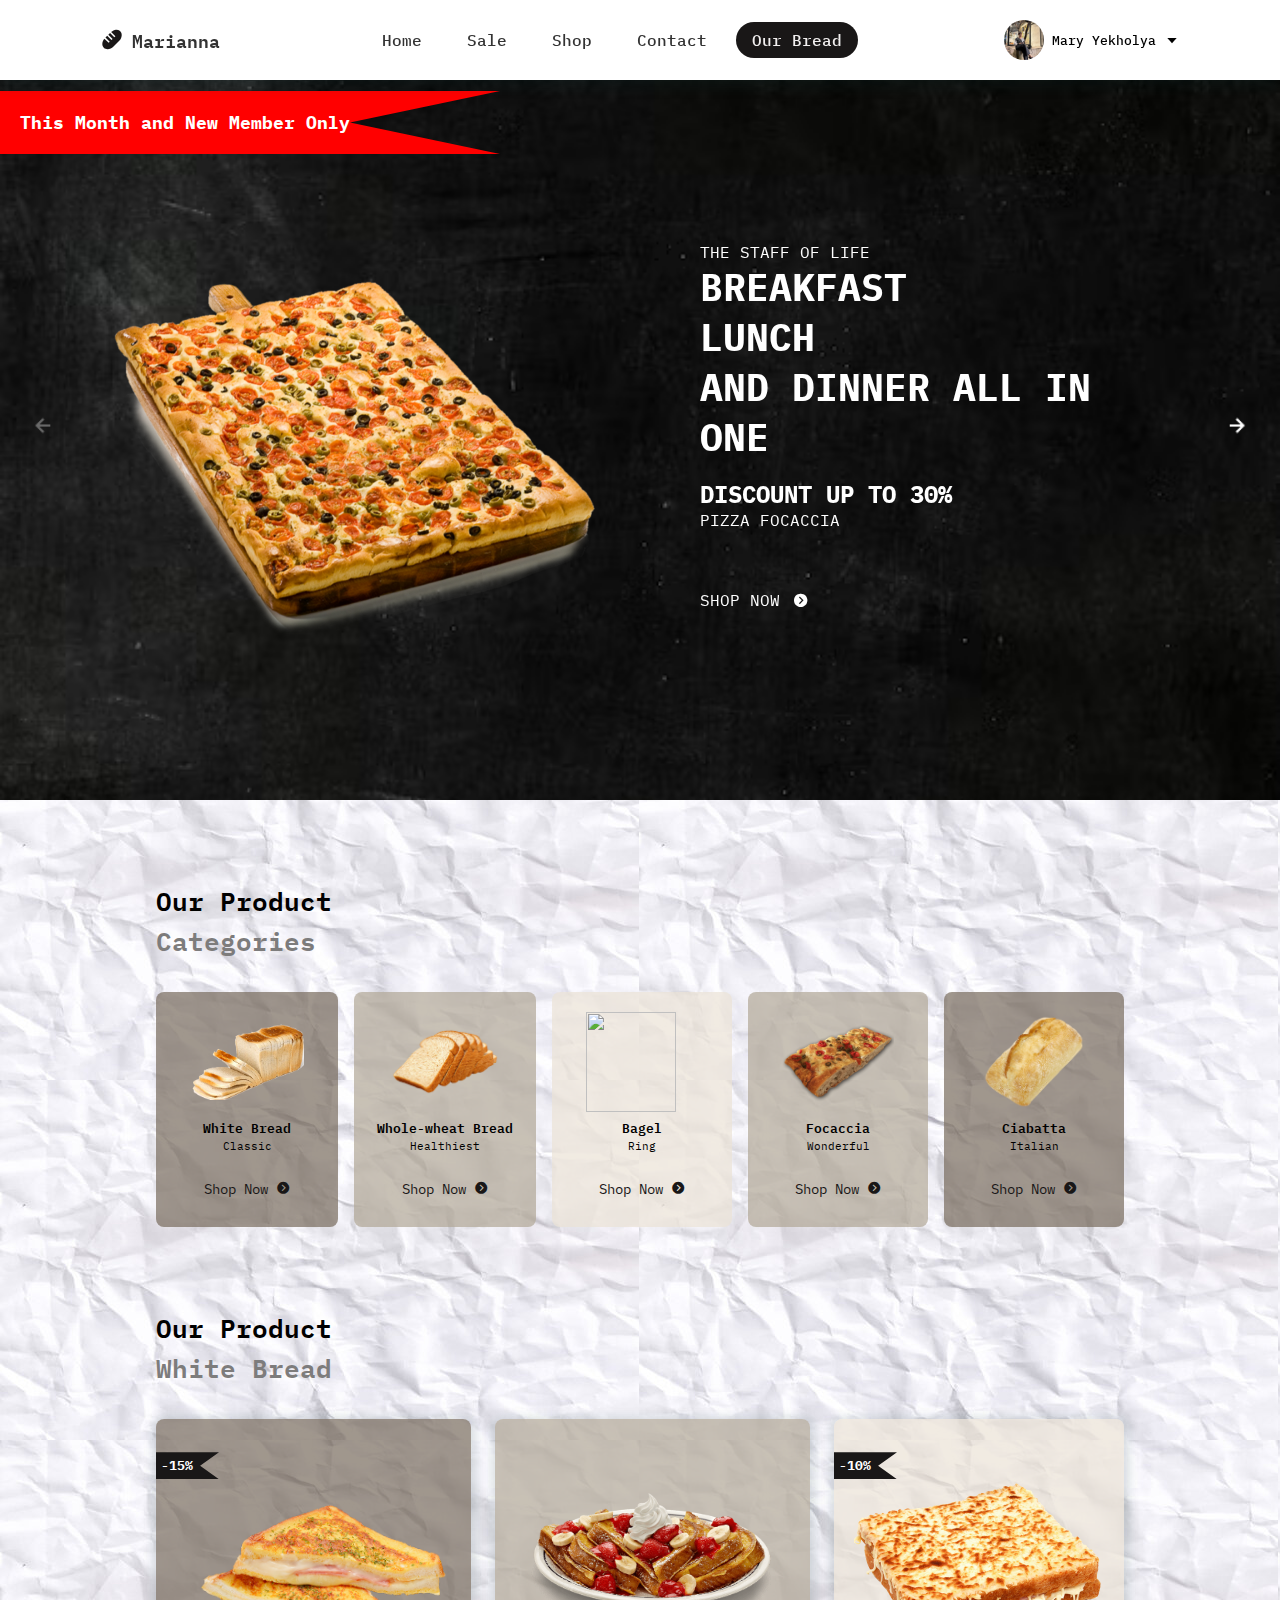
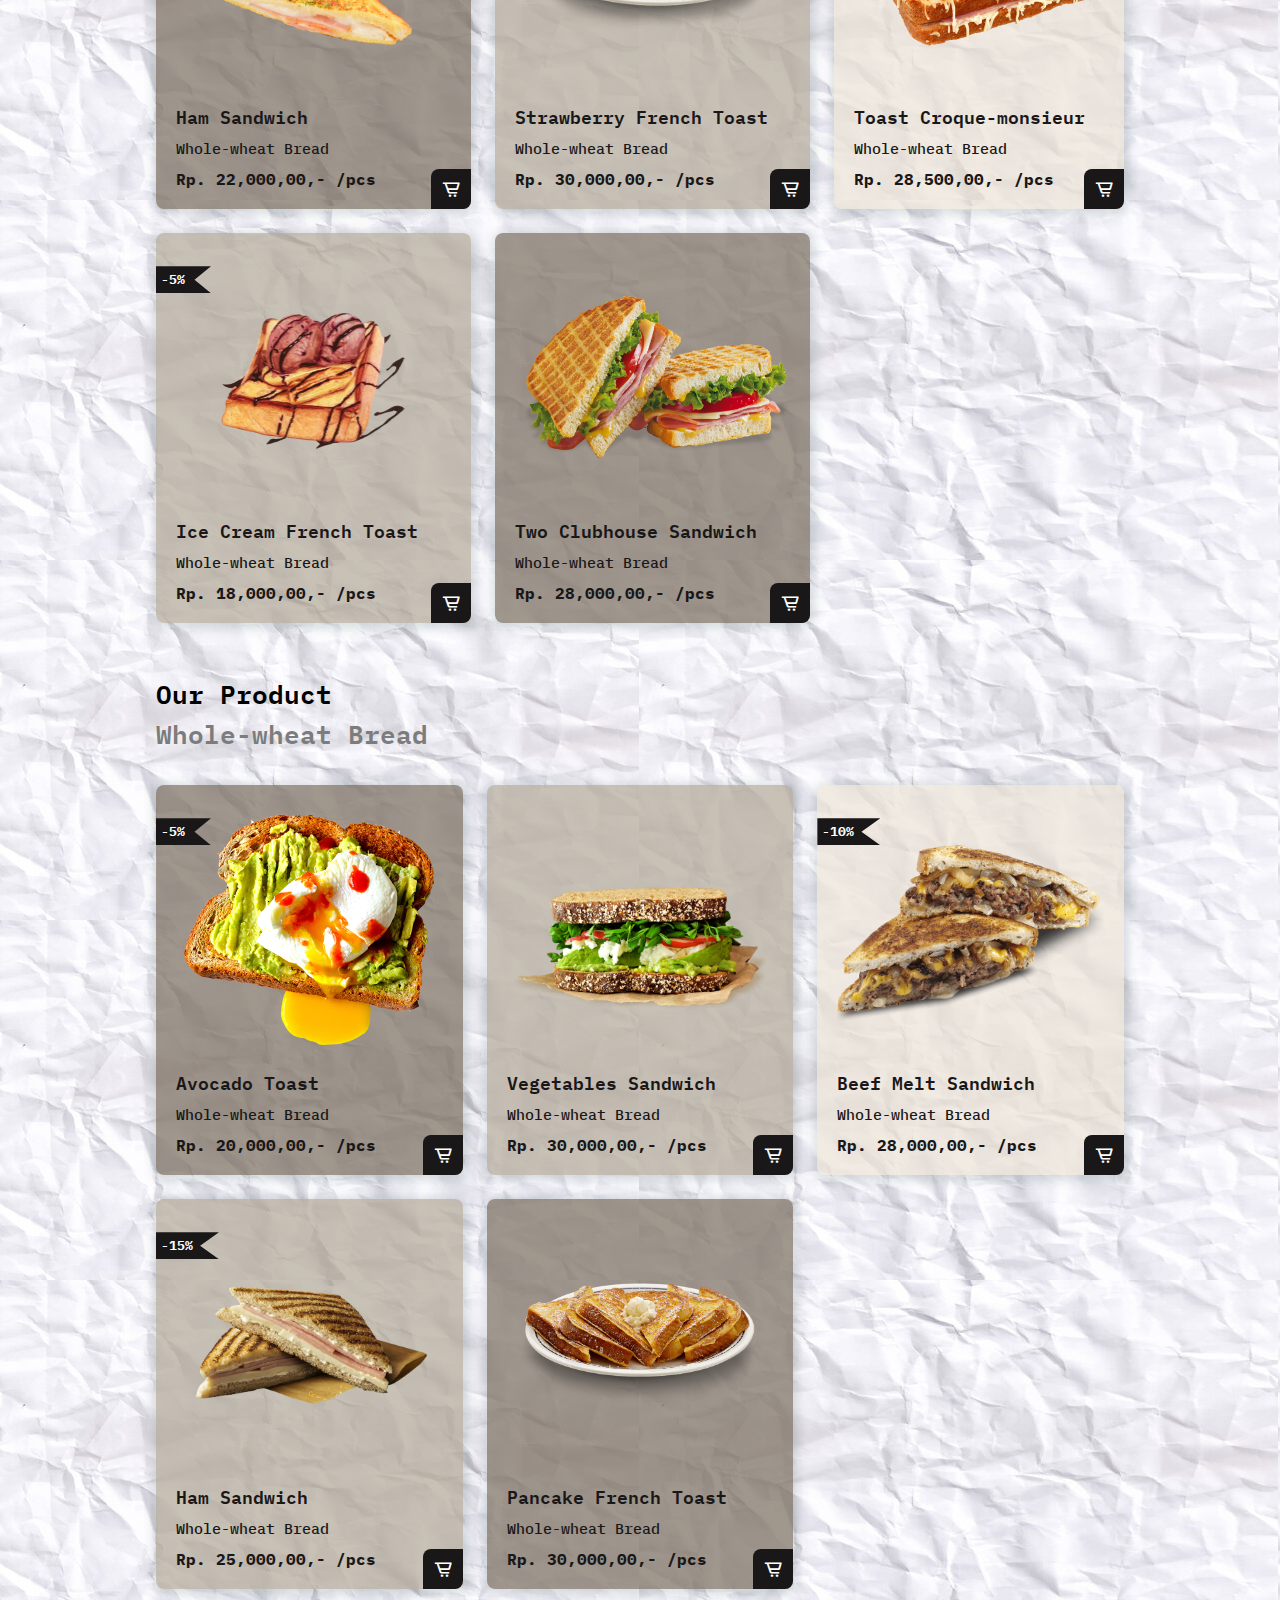
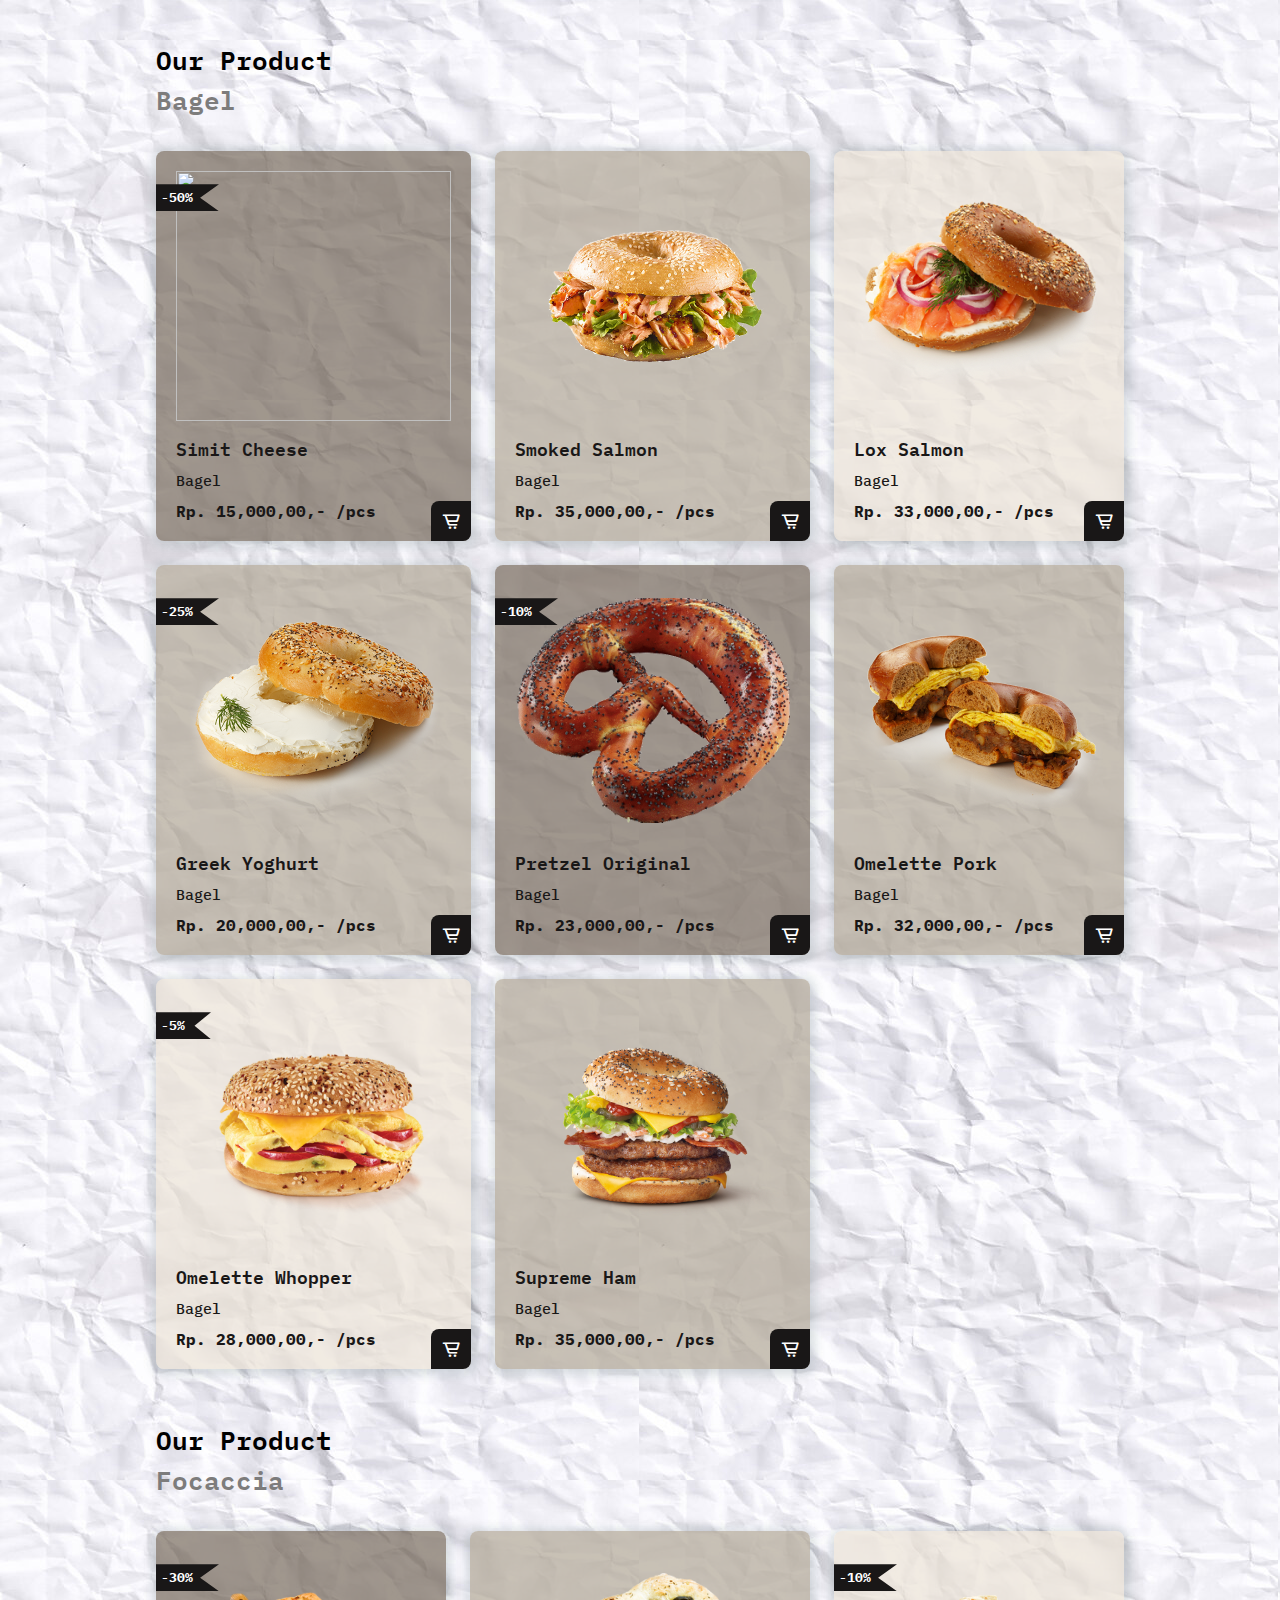
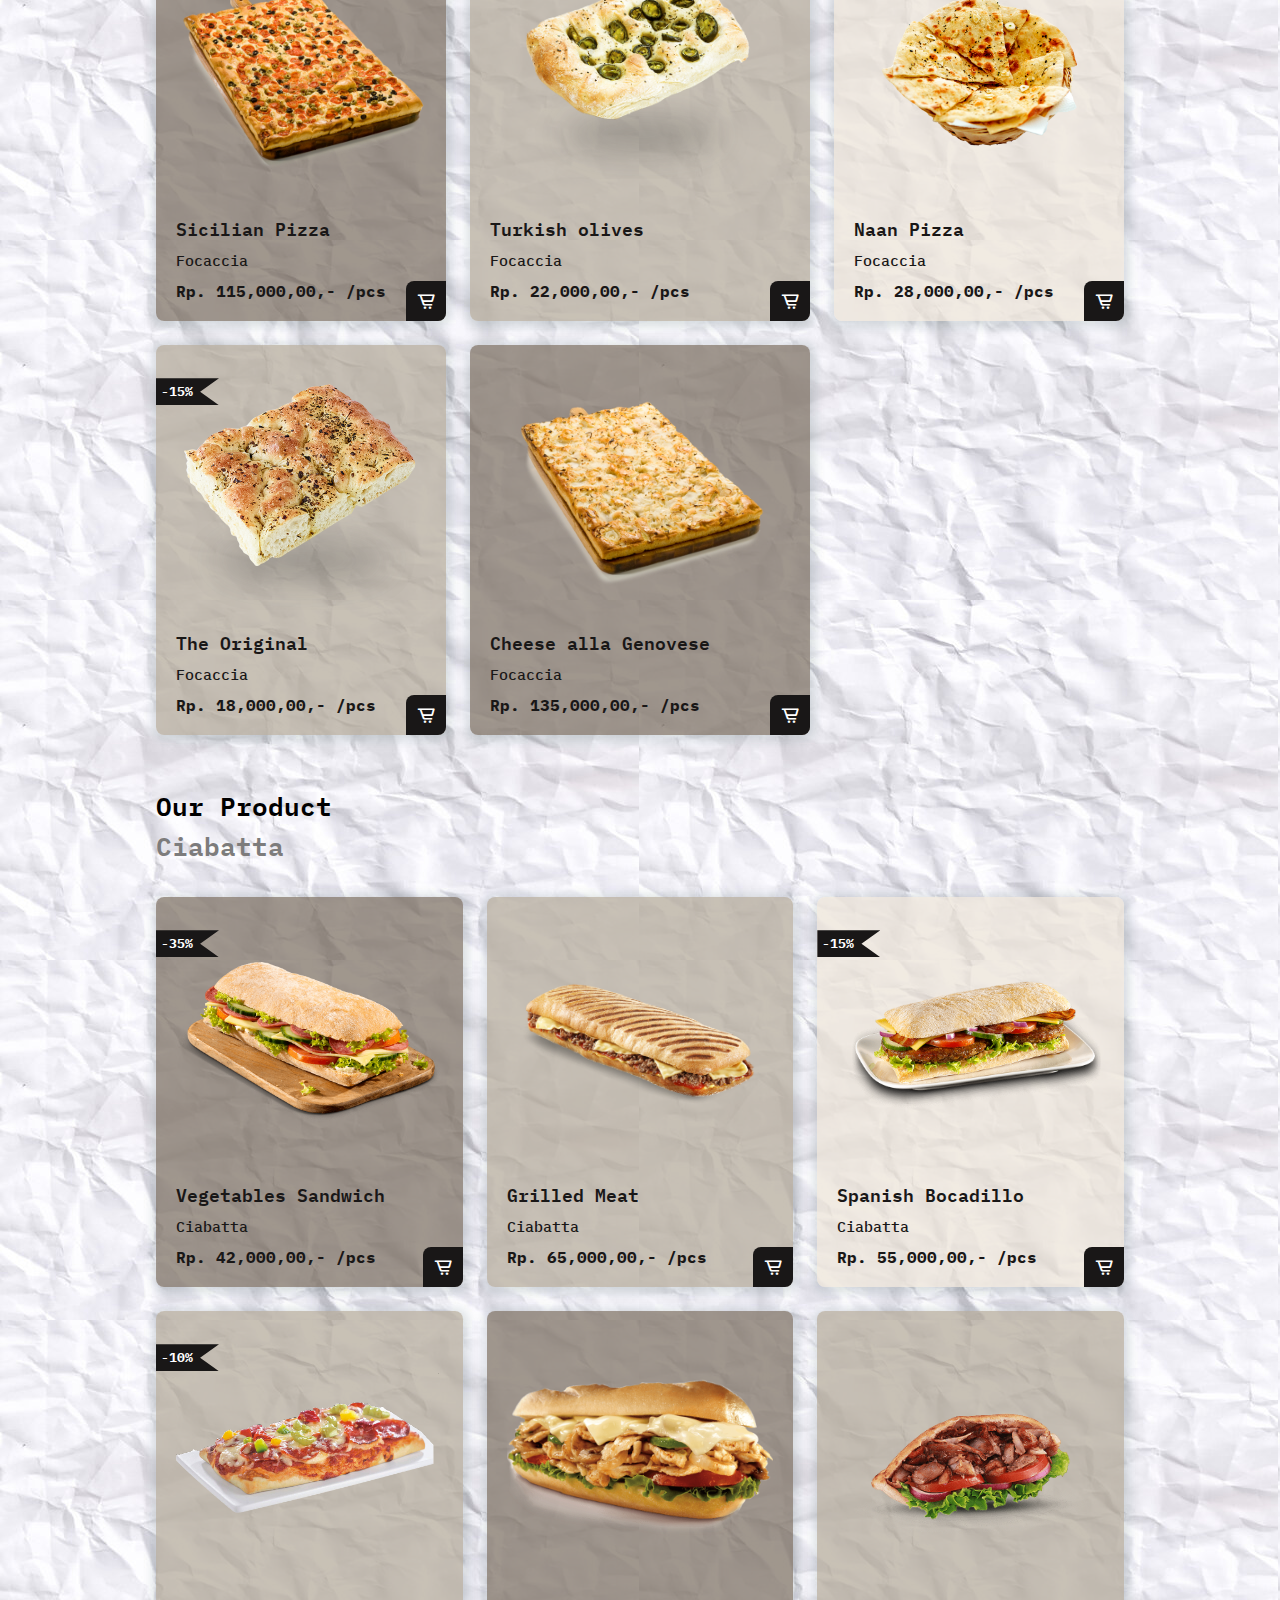
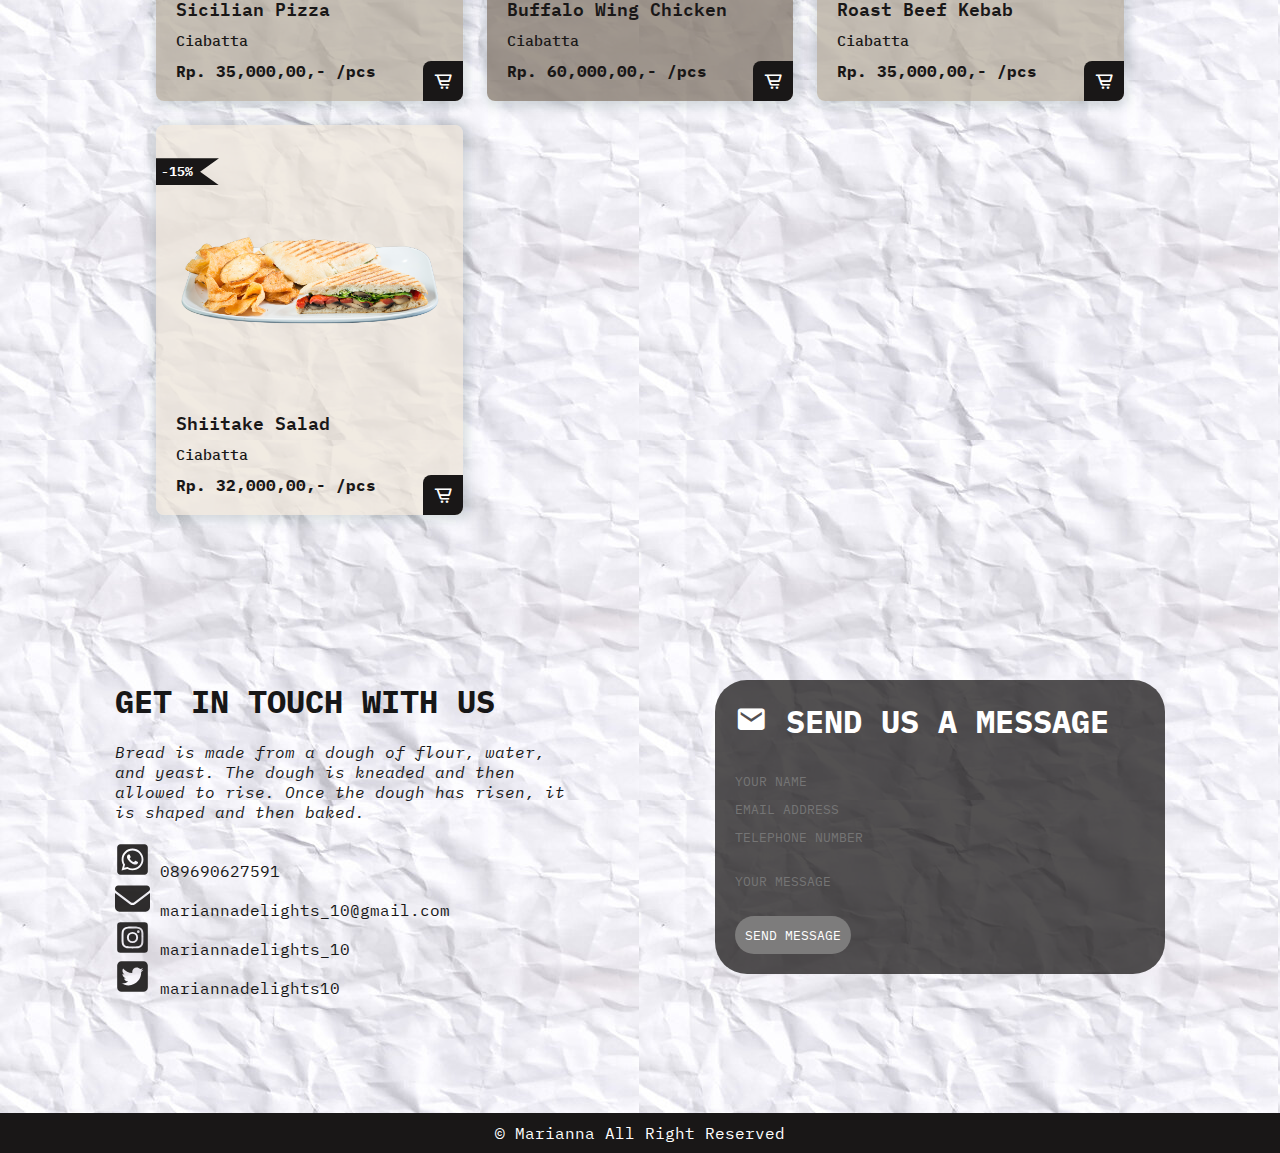
==== shop.html @ 0a63a0da "Add files via upload" ====
<!--2372027 Mary Yekholya Simbolon-->
<!doctype html>
<html lang="en">
  <head>
    <meta charset="utf-8">
    <meta name="viewport" content="width=device-width, initial-scale=1">
    <title>Marianna's Bakery Shop</title>
    <link rel="stylesheet" href="shop.css">
    <!--Link Icon-->
    <link rel="stylesheet" href="https://cdn.jsdelivr.net/npm/boxicons@latest/css/boxicons.min.css">
    <!--Link Swipper-->
    <link rel="stylesheet" href="https://cdn.jsdelivr.net/npm/swiper@11/swiper-bundle.min.css" />
  </head>
  <body>
<!--referensi coding https://www.youtube.com/watch?v=91Q6RvKvd7o&list=WL&index=4 https://youtu.be/qFVVCaOe6z8?si=NWwq6sIQMtYSYMHK-->
<!--sumber gambar, icon dan informasi https://www.pngegg.com/ https://bard.google.com/ https://boxicons.com/-->

<!--navbar-->
<header>
  <a href="index.html" class="logo"><i class='bx bxs-baguette' ></i></i>Marianna</a>
  <div class="bx bx-menu" id="menu-icon"></div>
  <ul class="navbar">
    <li><a href="index.html">Home</a></li>
    <li><a href="#sale">Sale</a></li>
    <li><a href="shop.html">Shop</a></li>
    <li><a href="#contact">Contact</a></li>
    <li><a href="about.html" class="home-active">Our Bread</a></li>
  </ul>
  <div class="profile">
    <img src="images/profile.jpg" alt="">
    <span>Mary Yekholya</span>
    <i class='bx bx-caret-down' ></i>
  </div>
</header>
<!--navbar end-->

<!--section 1-->
<section class="home swiper" id="sale">
  <h1 class="discount">This Month and New Member Only</h1>
  <div class="swiper-wrapper">
    <!--1-->
    <div class="swiper-slide container">
      <div class="swiper-slide container">
        <div class="home-img">
          <img src="images/sale1.png">
        </div>
        <div class="home-text">
          <p>The staff of life</p>
          <h1>Breakfast<br>lunch<br>and dinner all in one</h1>
          <h2>Discount Up to 30%</h2>
          <p>Pizza Focaccia</p><br><br><br>
          <a href="#wonderful" class="bton">Shop Now<i class='bx bxs-chevron-right-circle'></i></a>
        </div>
      </div>
    </div>
    <!--2-->
    <div class="swiper-slide container">
      <div class="swiper-slide container">
        <div class="home-img">
          <img src="images/sale2.png">
        </div>
        <div class="home-text">
          <p>The staff of life</p>
          <h1>Breakfast<br>lunch<br>and dinner all in one</h1>
          <h2>Discount Up to 50%</h2>
          <p>Simit Bagel Cheese</p><br><br><br>
          <a href="#ring" class="bton">Shop Now<i class='bx bxs-chevron-right-circle'></i></a>
        </div>
      </div>
    </div>
    <!--3-->
    <div class="swiper-slide container">
      <div class="swiper-slide container">
        <div class="home-img">
          <img src="images/sale3.png">
        </div>
        <div class="home-text">
          <p>The staff of life</p>
          <h1>Breakfast<br>lunch<br>and dinner all in one</h1>
          <h2>Discount Up to 35%</h2>
          <p>Ham&Cheese Ciabatta</p><br><br><br>
          <a href="#italian" class="bton">Shop Now<i class='bx bxs-chevron-right-circle'></i></a>
        </div>
      </div>
    </div>
  </div>
  <div class="swiper-button-next"></div>
  <div class="swiper-button-prev"></div>
</section>
<!--Link Js Swiper-->
<script src="https://cdn.jsdelivr.net/npm/swiper@11/swiper-bundle.min.js"></script>
<!--section 1 end-->

<!--section 2 -->
<section class="categories">
  <div class="heading">
    <h1>Our Product <br><span>Categories</h1>
  </div>
  <div class="categories-container">
    <!--1-->
    <div class="box b1">
      <img src="images/4macam.png" alt="">
      <h2>White Bread</h2>
      <span>Classic</span>
      <a href="#classic" class="button">Shop Now<i class='bx bxs-chevron-right-circle'></i></a>
    </div>
    <!--2-->
    <div class="box b2">
      <img src="images/2macam.png" alt="">
      <h2>Whole-wheat Bread</h2>
      <span>Healthiest</span>
      <a href="#healthiest" class="button">Shop Now<i class='bx bxs-chevron-right-circle'></i></a>
    </div>
    <!--3-->
    <div class="box b3">
      <img src="images/3macam.png" alt="">
      <h2>Bagel</h2>
      <span>Ring</span>
      <a href="#ring" class="button">Shop Now<i class='bx bxs-chevron-right-circle'></i></a>
    </div>
    <!--4-->
    <div class="box b4">
      <img src="images/1macam.png" alt="">
      <h2>Focaccia</h2>
      <span>Wonderful</span>
      <a href="#wonderful" class="button">Shop Now<i class='bx bxs-chevron-right-circle'></i></a>
    </div>
    <!--5-->
    <div class="box b5">
      <img src="images/5macam.png" alt="">
      <h2>Ciabatta</h2>
      <span>Italian</span>
      <a href="#italian" class="button">Shop Now<i class='bx bxs-chevron-right-circle'></i></a>
    </div>
  </div>
</section>
<!--Section 2 end-->

<!--Section 3 -->
<section class="product" id="classic">
  <div class="heading">
      <h1>Our Product<br><span>White Bread</h1>
  </div>
  <div class="product-container">
    <!--1-->
    <div class="box b1">
      <img src="images/w1.png" alt="">
      <h2>Ham Sandwich <br><span> Whole-wheat Bread</span></h2>
      <h3 class="price">Rp. 22,000,00,- <span>/pcs</span></h3>
      <span class="discount">-15%</span>
      <i class='bx bx-cart-alt'></i>
    </div>
    <!--2-->
    <div class="box b2">
      <img src="images/w2.png" alt="">
      <h2>Strawberry French Toast <br><span> Whole-wheat Bread</span></h2>
      <h3 class="price">Rp. 30,000,00,- <span>/pcs</span></h3>
      <i class='bx bx-cart-alt'></i>
    </div>
    <!--3-->
    <div class="box b3">
      <img src="images/w3.png" alt="">
      <h2>Toast Croque-monsieur <br><span> Whole-wheat Bread</span></h2>
      <h3 class="price">Rp. 28,500,00,- <span>/pcs</span></h3>
      <span class="discount">-10%</span>
      <i class='bx bx-cart-alt'></i>
    </div>
    <!--4-->
    <div class="box b4">
      <img src="images/w4.png" alt="">
      <h2>Ice Cream French Toast  <br><span> Whole-wheat Bread</span></h2>
      <h3 class="price">Rp. 18,000,00,- <span>/pcs</span></h3>
      <span class="discount">-5%</span>
      <i class='bx bx-cart-alt'></i>
    </div>
    <!--5-->
    <div class="box b5">
      <img src="images/w5.png" alt="">
      <h2>Two Clubhouse Sandwich <br><span> Whole-wheat Bread</span></h2>
      <h3 class="price">Rp. 28,000,00,- <span>/pcs</span></h3>
      <i class='bx bx-cart-alt'></i>
    </div>
  </div>
</section>

<section class="product" id="healthiest">
  <div class="heading">
      <h1>Our Product<br><span>Whole-wheat Bread</h1>
  </div>
  <div class="product-container">
    <!--1-->
    <div class="box b1">
      <img src="images/wh1.png" alt="">
      <h2>Avocado Toast <br><span> Whole-wheat Bread</span></h2>
      <h3 class="price">Rp. 20,000,00,- <span>/pcs</span></h3>
      <span class="discount">-5%</span>
      <i class='bx bx-cart-alt'></i>
    </div>
    <!--2-->
    <div class="box b2">
      <img src="images/wh2.png" alt="">
      <h2>Vegetables Sandwich <br><span> Whole-wheat Bread</span></h2>
      <h3 class="price">Rp. 30,000,00,- <span>/pcs</span></h3>
      <i class='bx bx-cart-alt'></i>
    </div>
    <!--3-->
    <div class="box b3">
      <img src="images/wh3.png" alt="">
      <h2>Beef Melt Sandwich <br><span> Whole-wheat Bread</span></h2>
      <h3 class="price">Rp. 28,000,00,- <span>/pcs</span></h3>
      <span class="discount">-10%</span>
      <i class='bx bx-cart-alt'></i>
    </div>
    <!--4-->
    <div class="box b4">
      <img src="images/wh4.png" alt="">
      <h2>Ham Sandwich <br><span> Whole-wheat Bread</span></h2>
      <h3 class="price">Rp. 25,000,00,- <span>/pcs</span></h3>
      <span class="discount">-15%</span>
      <i class='bx bx-cart-alt'></i>
    </div>
    <!--5-->
    <div class="box b5">
      <img src="images/wh5.png" alt="">
      <h2>Pancake French Toast <br><span> Whole-wheat Bread</span></h2>
      <h3 class="price">Rp. 30,000,00,- <span>/pcs</span></h3>
      <i class='bx bx-cart-alt'></i>
    </div>
  </div>
</section>

<section class="product" id="ring">
  <div class="heading">
      <h1>Our Product<br><span>Bagel</h1>
  </div>
  <div class="product-container">
    <!--1-->
    <div class="box b1">
      <img src="images/sale2.png" alt="">
      <h2>Simit Cheese <br><span> Bagel</span></h2>
      <h3 class="price">Rp. 15,000,00,- <span>/pcs</span></h3>
      <span class="discount">-50%</span>
      <i class='bx bx-cart-alt'></i>
    </div>
    <!--2-->
    <div class="box b2">
      <img src="images/b1.png" alt="">
      <h2>Smoked Salmon <br><span> Bagel</span></h2>
      <h3 class="price">Rp. 35,000,00,- <span>/pcs</span></h3>
      <i class='bx bx-cart-alt'></i>
    </div>
    <!--3-->
    <div class="box b3">
      <img src="images/b2.png" alt="">
      <h2>Lox Salmon <br><span> Bagel</span></h2>
      <h3 class="price">Rp. 33,000,00,- <span>/pcs</span></h3>
      <i class='bx bx-cart-alt'></i>
    </div>
    <!--4-->
    <div class="box b4">
      <img src="images/b3.png" alt="">
      <h2>Greek Yoghurt <br><span> Bagel</span></h2>
      <h3 class="price">Rp. 20,000,00,- <span>/pcs</span></h3>
      <span class="discount">-25%</span>
      <i class='bx bx-cart-alt'></i>
    </div>
    <!--5-->
    <div class="box b5">
      <img src="images/b4.png" alt="">
      <h2>Pretzel Original <br><span> Bagel</span></h2>
      <h3 class="price">Rp. 23,000,00,- <span>/pcs</span></h3>
      <span class="discount">-10%</span>
      <i class='bx bx-cart-alt'></i>
    </div>
    <!--6-->
    <div class="box b4">
      <img src="images/b5.png" alt="">
      <h2>Omelette Pork <br><span> Bagel</span></h2>
      <h3 class="price">Rp. 32,000,00,- <span>/pcs</span></h3>
      <i class='bx bx-cart-alt'></i>
    </div>
    <!--7-->
    <div class="box b3">
      <img src="images/b6.png" alt="">
      <h2>Omelette Whopper <br><span> Bagel</span></h2>
      <h3 class="price">Rp. 28,000,00,- <span>/pcs</span></h3>
      <span class="discount">-5%</span>
      <i class='bx bx-cart-alt'></i>
    </div>
    <!--8-->
    <div class="box b2">
      <img src="images/b7.png" alt="">
      <h2>Supreme Ham <br><span> Bagel</span></h2>
      <h3 class="price">Rp. 35,000,00,- <span>/pcs</span></h3>
      <i class='bx bx-cart-alt'></i>
    </div>
  </div>
</section>

<section class="product" id="wonderful">
  <div class="heading">
      <h1>Our Product<br><span>Focaccia</h1>
  </div>
  <div class="product-container">
    <!--1-->
    <div class="box b1">
      <img src="images/sale1.png" alt="">
      <h2>Sicilian Pizza <br><span> Focaccia</span></h2>
      <h3 class="price">Rp. 115,000,00,- <span>/pcs</span></h3>
      <span class="discount">-30%</span>
      <i class='bx bx-cart-alt'></i>
    </div>
    <!--2-->
    <div class="box b2">
      <img src="images/f1.png" alt="">
      <h2>Turkish olives  <br><span> Focaccia</span></h2>
      <h3 class="price">Rp. 22,000,00,- <span>/pcs</span></h3>
      <i class='bx bx-cart-alt'></i>
    </div>
    <!--3-->
    <div class="box b3">
      <img src="images/f2.png" alt="">
      <h2>Naan Pizza <br><span> Focaccia</span></h2>
      <h3 class="price">Rp. 28,000,00,- <span>/pcs</span></h3>
      <span class="discount">-10%</span>
      <i class='bx bx-cart-alt'></i>
    </div>
    <!--4-->
    <div class="box b4">
      <img src="images/f3.png" alt="">
      <h2>The Original <br><span> Focaccia</span></h2>
      <h3 class="price">Rp. 18,000,00,- <span>/pcs</span></h3>
      <span class="discount">-15%</span>
      <i class='bx bx-cart-alt'></i>
    </div>
    <!--5-->
    <div class="box b5">
      <img src="images/f4.png" alt="">
      <h2>Cheese alla Genovese <br><span> Focaccia</span></h2>
      <h3 class="price">Rp. 135,000,00,- <span>/pcs</span></h3>
      <i class='bx bx-cart-alt'></i>
    </div>
  </div>
</section>

<section class="product" id="italian">
  <div class="heading">
      <h1>Our Product<br><span>Ciabatta</h1>
  </div>
  <div class="product-container">
    <!--1-->
    <div class="box b1">
      <img src="images/Sale3.png" alt="">
      <h2>Vegetables Sandwich <br><span> Ciabatta</span></h2>
      <h3 class="price">Rp. 42,000,00,- <span>/pcs</span></h3>
      <span class="discount">-35%</span>
      <i class='bx bx-cart-alt'></i>
    </div>
    <!--2-->
    <div class="box b2">
      <img src="images/c1.png" alt="">
      <h2>Grilled Meat <br><span> Ciabatta</span></h2>
      <h3 class="price">Rp. 65,000,00,- <span>/pcs</span></h3>
      <i class='bx bx-cart-alt'></i>
    </div>
    <!--3-->
    <div class="box b3">
      <img src="images/c2.png" alt="">
      <h2>Spanish Bocadillo <br><span> Ciabatta</span></h2>
      <h3 class="price">Rp. 55,000,00,- <span>/pcs</span></h3>
      <span class="discount">-15%</span>
      <i class='bx bx-cart-alt'></i>
    </div>
    <!--4-->
    <div class="box b4">
      <img src="images/c3.png" alt="">
      <h2>Sicilian Pizza <br><span> Ciabatta</span></h2>
      <h3 class="price">Rp. 35,000,00,- <span>/pcs</span></h3>
      <span class="discount">-10%</span>
      <i class='bx bx-cart-alt'></i>
    </div>
    <!--5-->
    <div class="box b5">
      <img src="images/c4.png" alt="">
      <h2>Buffalo Wing Chicken <br><span> Ciabatta</span></h2>
      <h3 class="price">Rp. 60,000,00,- <span>/pcs</span></h3>
      <i class='bx bx-cart-alt'></i>
    </div>
    <!--6-->
    <div class="box b4">
      <img src="images/c5.png" alt="">
      <h2>Roast Beef Kebab <br><span> Ciabatta</span></h2>
      <h3 class="price">Rp. 35,000,00,- <span>/pcs</span></h3>
      <i class='bx bx-cart-alt'></i>
    </div>
    <!--7-->
    <div class="box b3">
      <img src="images/c6.png" alt="">
      <h2>Shiitake Salad <br><span> Ciabatta</span></h2>
      <h3 class="price">Rp. 32,000,00,- <span>/pcs</span></h3>
      <span class="discount">-15%</span>
      <i class='bx bx-cart-alt'></i>
    </div>
  </div>
</section>
<!--Section 3 end-->

<!--footer-->
<footer id="contact">
  <div id="list-contact">
    <h1>
      GET IN TOUCH WITH US
    </h1><br>
    <p class="p">
      Bread is made from a dough of flour, water, and yeast. The dough is kneaded and then allowed to rise. Once the dough has risen, it is shaped and then baked.
    </P><br>
    <p>
      <svg xmlns="http://www.w3.org/2000/svg" height="1em" viewBox="0 0 448 512"><path d="M224 122.8c-72.7 0-131.8 59.1-131.9 131.8 0 24.9 7 49.2 20.2 70.1l3.1 5-13.3 48.6 49.9-13.1 4.8 2.9c20.2 12 43.4 18.4 67.1 18.4h.1c72.6 0 133.3-59.1 133.3-131.8 0-35.2-15.2-68.3-40.1-93.2-25-25-58-38.7-93.2-38.7zm77.5 188.4c-3.3 9.3-19.1 17.7-26.7 18.8-12.6 1.9-22.4.9-47.5-9.9-39.7-17.2-65.7-57.2-67.7-59.8-2-2.6-16.2-21.5-16.2-41s10.2-29.1 13.9-33.1c3.6-4 7.9-5 10.6-5 2.6 0 5.3 0 7.6.1 2.4.1 5.7-.9 8.9 6.8 3.3 7.9 11.2 27.4 12.2 29.4s1.7 4.3.3 6.9c-7.6 15.2-15.7 14.6-11.6 21.6 15.3 26.3 30.6 35.4 53.9 47.1 4 2 6.3 1.7 8.6-1 2.3-2.6 9.9-11.6 12.5-15.5 2.6-4 5.3-3.3 8.9-2 3.6 1.3 23.1 10.9 27.1 12.9s6.6 3 7.6 4.6c.9 1.9.9 9.9-2.4 19.1zM400 32H48C21.5 32 0 53.5 0 80v352c0 26.5 21.5 48 48 48h352c26.5 0 48-21.5 48-48V80c0-26.5-21.5-48-48-48zM223.9 413.2c-26.6 0-52.7-6.7-75.8-19.3L64 416l22.5-82.2c-13.9-24-21.2-51.3-21.2-79.3C65.4 167.1 136.5 96 223.9 96c42.4 0 82.2 16.5 112.2 46.5 29.9 30 47.9 69.8 47.9 112.2 0 87.4-72.7 158.5-160.1 158.5z"/></svg>
      <span>089690627591</span>
    </p>
    <p>
      <svg xmlns="http://www.w3.org/2000/svg" height="1em" viewBox="0 0 512 512"><path d="M48 64C21.5 64 0 85.5 0 112c0 15.1 7.1 29.3 19.2 38.4L236.8 313.6c11.4 8.5 27 8.5 38.4 0L492.8 150.4c12.1-9.1 19.2-23.3 19.2-38.4c0-26.5-21.5-48-48-48H48zM0 176V384c0 35.3 28.7 64 64 64H448c35.3 0 64-28.7 64-64V176L294.4 339.2c-22.8 17.1-54 17.1-76.8 0L0 176z"/></svg>
      <img src>mariannadelights_10@gmail.com
    </p>
    <p>
      <svg xmlns="http://www.w3.org/2000/svg" height="1em" viewBox="0 0 448 512"><path d="M224,202.66A53.34,53.34,0,1,0,277.36,256,53.38,53.38,0,0,0,224,202.66Zm124.71-41a54,54,0,0,0-30.41-30.41c-21-8.29-71-6.43-94.3-6.43s-73.25-1.93-94.31,6.43a54,54,0,0,0-30.41,30.41c-8.28,21-6.43,71.05-6.43,94.33S91,329.26,99.32,350.33a54,54,0,0,0,30.41,30.41c21,8.29,71,6.43,94.31,6.43s73.24,1.93,94.3-6.43a54,54,0,0,0,30.41-30.41c8.35-21,6.43-71.05,6.43-94.33S357.1,182.74,348.75,161.67ZM224,338a82,82,0,1,1,82-82A81.9,81.9,0,0,1,224,338Zm85.38-148.3a19.14,19.14,0,1,1,19.13-19.14A19.1,19.1,0,0,1,309.42,189.74ZM400,32H48A48,48,0,0,0,0,80V432a48,48,0,0,0,48,48H400a48,48,0,0,0,48-48V80A48,48,0,0,0,400,32ZM382.88,322c-1.29,25.63-7.14,48.34-25.85,67s-41.4,24.63-67,25.85c-26.41,1.49-105.59,1.49-132,0-25.63-1.29-48.26-7.15-67-25.85s-24.63-41.42-25.85-67c-1.49-26.42-1.49-105.61,0-132,1.29-25.63,7.07-48.34,25.85-67s41.47-24.56,67-25.78c26.41-1.49,105.59-1.49,132,0,25.63,1.29,48.33,7.15,67,25.85s24.63,41.42,25.85,67.05C384.37,216.44,384.37,295.56,382.88,322Z"/></svg>
      <img src>mariannadelights_10
    </p>
    <p>
      <svg xmlns="http://www.w3.org/2000/svg" height="1em" viewBox="0 0 448 512"><path d="M64 32C28.7 32 0 60.7 0 96V416c0 35.3 28.7 64 64 64H384c35.3 0 64-28.7 64-64V96c0-35.3-28.7-64-64-64H64zM351.3 199.3v0c0 86.7-66 186.6-186.6 186.6c-37.2 0-71.7-10.8-100.7-29.4c5.3 .6 10.4 .8 15.8 .8c30.7 0 58.9-10.4 81.4-28c-28.8-.6-53-19.5-61.3-45.5c10.1 1.5 19.2 1.5 29.6-1.2c-30-6.1-52.5-32.5-52.5-64.4v-.8c8.7 4.9 18.9 7.9 29.6 8.3c-9-6-16.4-14.1-21.5-23.6s-7.8-20.2-7.7-31c0-12.2 3.2-23.4 8.9-33.1c32.3 39.8 80.8 65.8 135.2 68.6c-9.3-44.5 24-80.6 64-80.6c18.9 0 35.9 7.9 47.9 20.7c14.8-2.8 29-8.3 41.6-15.8c-4.9 15.2-15.2 28-28.8 36.1c13.2-1.4 26-5.1 37.8-10.2c-8.9 13.1-20.1 24.7-32.9 34c.2 2.8 .2 5.7 .2 8.5z"/></svg>
      <img src>mariannadelights10
    </p>
  </div>
  <div id="message">
    <form>
      <h1 class="h1">
      <span><i class='bx bxs-envelope' style='color: #fff;' ></i></span>
      SEND US A MESSAGE
      </h1>
      <input type="text" placeholder="YOUR NAME" class="text">
      <input type="text" placeholder="EMAIL ADDRESS" class="text">
      <input type="number" placeholder="TELEPHONE NUMBER" class="text">
      <input type="text" placeholder="YOUR MESSAGE" class="yourmessage">
      <input type="submit" value="SEND MESSAGE" class="sendmessage">
    </form>
  </div>
</footer>
<!--footer end-->
  <!--Copyright-->
  <div class="copyright">
    <p>
      &copy; Marianna All Right Reserved
    </p>
  </div>
  <!--Copyright end-->
  <script src="home.js"></script>
  </body>
</html>
---- shop.css ----
/*2372027 Mary Yekholya Simbolon*/
@import url('https://fonts.googleapis.com/css2?family=IBM+Plex+Mono:wght@100;400&display=swap');

*{
    margin: 0;
    padding: 0;
    list-style: none;
    text-decoration: none;
    box-sizing: border-box;
    scroll-padding-top: 2rem;
    scroll-behavior: smooth;
    --s1--1--:#fff;
    --s1--2--:#191717;
    --s1--3--:#7D7C7C;
    --s1--4--:#CCC8AA;
    --s1--5--:#F1EFEF;
    --s1--6--:#333;
    font-family: 'IBM Plex Mono', monospace;
}

img {
    width: 100%;
    height: auto;
}

body {
    background: url(images/background1.jpg);
}

::-webkit-scrollbar {
    width: 0.35rem;
    background: var(--s1--5--);
}

::-webkit-scrollbar-thumb {
    width: 0.35rem;
    background: var(--s1--2--);
    border-radius: 5rem;
}

.button {
    padding: 0.6rem 1rem;
    color: var(--s1--6--);
    font-weight: 400;
    display: flex;
    align-items: center;
    justify-content: space-between;
    column-gap: 00.5rem;
    max-width: 160px;
}

/*header*/
header {
    position: fixed;
    width: 100%;
    top: 0;
    right: 0;
    z-index: 1000;
    display: flex;
    align-items: center;
    justify-content: space-between;
    background-color: var(--s1--1--);
    box-shadow: 0 8px 11px rgb(14 55 54 / 15%);
    padding: 20px 100px;
    transition: 0.5s;
}

.profile {
    display: flex;
    align-items: center;
    column-gap: 0.5rem;
    cursor: pointer;
}

.profile img {
    width: 40px;
    height: 40px;
    object-fit: cover;
    object-position: center;
    border-radius: 50%;
}

.profile span {
    font-size: 13px;
    font-weight: 500;
}

.logo {
    display: flex;
    align-items: center;
    font-size: 1.1rem;
    font-weight: 600;
    color: var(--s1--6--);
    column-gap: 0.5rem;
}

.logo .bx {
    font-size: 24px;
    color: var(--s1--2--);
}

.navbar {
    display: flex;
    column-gap: 0.8rem;
}

.navbar a {
    font-size: 1rem;
    font-weight: 500;
    color: var(--s1--6--);
    padding: 0.5rem 1rem;
    transition: 0.8s;
}

.navbar a:hover {
    color: var(--s1--3--);
    transition: 0.8s;
}

.navbar .home-active {
    background-color:  var(--s1--2--);
    border-radius: 5rem;
    color: var(--s1--5--);
}

.navbar .home-active:hover {
    background-color:  var(--s1--4--);
    color: var(--s1--1--);
    transition: 0.8s;
}

#menu-icon {
    font-size: 24px;
    cursor: pointer;
    z-index: 10001;
    display: none;
}
/*header end*/

/*section 1*/
section.home {
    padding: 4.5rem 0 1.5rem;
    height: 750px;
    background:url(images/background.avif);
    background-repeat: no-repeat;
    background-size: 100% auto;
    background-position: center;
    margin-top: 50px;
}

section.home .swiper-slide {
    display: flex;
    flex-direction: row;    
}

.container {
    width: 100%;
}

.swiper-wrappers {
    width: 100%;
    height: 600px;
}

.home-text {
    width: 50%;
    font-weight: 400;
    text-transform: uppercase;
    color: var(--s1--1--);
    margin: 50px;
    margin-left: 30px;
    padding: 70px;
}

.home-img {
    width: 50%;
}

.home-img img {
    width: 500px;
    height: 100%;
    object-fit:contain;
    margin-left: 100px;
}

.home-text span{
    padding: 0 150px;
}

.home-text h1 {
    font-size: 2.4rem;
    font-weight: 700;
    margin-bottom: 1rem;
}

.home-text a {
    color: var(--s1--1--);
    font-weight: 400;
    max-width: 160px;
    transition: 0.8s;
}

.home-text a:hover {
    color: var(--s1--1--);
    transform: translateX(10px);
}

.swiper-button-next {
    background: url(images/right.png);
    background-repeat: no-repeat;
    background-size: 100% auto;
    background-position: center;
    margin-right: 20px;
    width: 100px;
}

.swiper-button-next::after {
    display: none;
}

.swiper-button-prev {
    background: url(images/left.png);
    background-repeat: no-repeat;
    background-size: 100% auto;
    background-position: center;
    margin-left: 20px;
    width: 100px;
}

.swiper-button-prev::after {
    display: none;
}

.bton {
    color: var(--s1--2--);
    font-weight: 400;
    display: flex;
    align-items: center;
    column-gap: 0.8rem;
    max-width: 160px;
}

.discount {
    position: absolute;
    top: 1rem;
    left: 0;
    background-color: red;
    color: var(--s1--1--);
    padding: 20px 150px 20px 20px;
    clip-path: polygon(100% 0%, 70% 50%, 100% 100%, 0% 100%, 0% 50%, 0 0);
    font-size: 1.1em;
    font-weight: 900;
    margin-top: 25px;
}
/*section 1 end*/

/*section 2*/
.heading {
    display: flex;
    justify-content: space-between;
    align-items: center;
}

.heading h1 {
    font-size: 1.6rem;
    font-weight: 600;
}

.heading span {
    color: var(--s1--3--);
}

.categories {
    max-width: 968px;
    margin-left: auto;
    margin-right: auto;
    margin-top: 80px;
    margin-bottom: 80px;
}

.categories-container {
    display: grid;
    grid-template-columns: repeat(auto-fit, minmax(180px,auto));
    gap: 1rem;
    margin-top: 2rem;
}

.categories-container .box {
    position: relative;
    display: flex;
    flex-direction: column;
    align-items: center;
    padding: 20px;
    border-radius: 0.5rem;
    
}

.categories-container .box img {
    width: 80%;
    height: 100px;
    object-fit: contain;
    object-position: center;
}

.categories-container .box h2 {
    font-size: 0.8rem;
    font-weight: 600;
    margin-top: 5px;
}

.categories-container .box span {
     font-size: 0.7rem;
     font-weight: 400;
     margin-bottom: 1rem;
}

.categories-container .box a {
    color: var(--s1--2--);
    font-weight: 400;
    max-width: 160px;
    transition: 0.5s;
    font-size: 0.9rem;
}

.categories-container .box a:hover {
    transform: translateX(5px);
}

.b1{
    background:  rgb(119 107 93 / 70%);
}

.b2{
    background: rgb(176 166 149 / 70%);
}

.b3{
    background: rgb(235 227 213 / 70%);
}

.b4{
    background: rgb(176 166 149 / 70%);
}

.b5{
    background: rgb(119 107 93 / 70%);
}
/*section 2 end*/

/*Section 3*/
.product {
    max-width: 968px;
    margin-left: auto;
    margin-right: auto;
    margin-top: 20px;
    margin-bottom: 50px;
}

.product-container {
    display: grid;
    grid-template-columns: repeat(auto-fit, minmax(260px,auto));
    gap: 1.5rem;
    margin-top: 2rem;

}

.product-container .box {
    padding: 20px;
    box-shadow: 1px 2px 11px 4px rgb(14 55 54 / 15%);
    border-radius: 0.5rem;
    position: relative;
}

.product-container .box img {
    width: 100%;
    height: 250px;
    object-fit: contain;
    object-position: center;
}

.product-container .box  h2 span {
    font-weight: 500;
    font-size: 15px;
}

.product-container .box h2 {
    font-size: 1.1rem;
    font-weight: 600;
    margin-top: 0.5rem;
    color: var(--s1--2--);
}

.product-container .box .price {
    font-size: 1rem;
    margin-top: 0.5rem;
    color: var(--s1--2--);
}

.product-container .box .price span {
    color: var(--s1--2--);
}

.product-container .box .bx {
    position: absolute;
    right: 0;
    bottom: 0;
    padding: 10px;
    background: var(--s1--2--);
    color: var(--s1--1--);
    font-size: 20px;
    border-radius: 0.5rem 0 0.5rem 0;
    transition: 0.8s;
}

.product-container .box .bx:hover {
    position: absolute;
    transition: 0.2s all linear;
    background-color: var(--s1--4--);
}

.product-container .box .discount {
    position: absolute;
    top: 0.5rem;
    left: 0;
    background: var(--s1--2--);
    color: var(--s1--1--);
    padding: 5px 26px 5px 5px;
    clip-path: polygon(100% 0%, 70% 50%, 100% 100%, 0% 100%, 0% 50%, 0 0);
    font-size: 0.8rem;
}
/*Section 3  end*/

/*footer*/
footer svg {
    width: 35px;
    height: 35px;
    fill: var(--s1--2--);
}

#contact {
    display: flex;
    flex-direction: row;
    padding: 40px;
}

#list-contact {
    flex: 50%;
    padding: 75px;
    border-radius: 5rem;
    opacity: 0.9;
}

.p {
    font-size: medium;
    font-style: italic;
}

.h1 {
    padding-bottom: 20px;
}

#message {
    flex: 50%;
    padding: 75px;
    border-radius: 5rem;
}

#message form {
    padding: 20px;
    background-color: rgb(25 23 23 / 75%);
    border-radius: 2rem;
    color: var(--s1--1--);
}

.text {
    min-width: 100%;
    margin-top: 10px;
    background: transparent;
    border: none;
    outline: invert;
    color: var(--s1--1--);
}

.yourmessage {
    height: 50px;
    min-width: 100%;
    margin-top: 10px;
    background: transparent;
    border: none;
    outline: invert;
    color: var(--s1--1--);
}

.sendmessage {

    color: var(--s1--1--);
    background-color: var(--s1--3--);
    margin-top: 10px;
    border: none;
    border-radius: 1.5rem;
    padding: 10px;
    font-style: bold;
}

.sendmessage:hover {
    background-color: var(--s1--5--);
    color: var(--s1--2--);
    transition: 0.8s;
}

.copyright {
    padding: 10px;
    text-align: center;
    background-color: var(--s1--2--);
    color: var(--s1--1--);
}
/*footer end*/

/*making responsive*/
@media (max-width: 1250px) {
    .hohom .circle {
        clip-path: circle(550px at right 800px);
    }
}
@media (max-width: 1170px) {
    .hohom .circle {
        clip-path: circle(500px at right 800px);
    }
}
@media (max-width: 1080px) {
    header {
        padding: 18px 60px;
    }
    .home-text {
        padding: 0 100;
    }
    .container img {
        right: 100px;
    }
    .hohom .circle {
        clip-path: circle(450px at right 800px);
    }
    
}

@media (max-width: 991px) {
    header {
        padding: 18px 4%;
    }
    section {
        padding: 50px 4%;
    }
    .home-text h1 {
        font-size: 2rem;
    }
    .home-text {
        padding: 0 5%;
    }
    .swiper-button-next,
    .swiper-button-prev {
        margin: 0;
    }
    .content .textBox h2 {
        font-size: 3.7em;
    }
    .content .textBox h2 span {
        font-size: 1em;
    }
    .content .textBox p {
        font-size: 0.8rem;
    }
    .content .textBox a {
        font-size: 1rem;
        margin-top: 40px;
        padding: 7px 18px;
    }
}

@media (max-width: 852px) {
    header {
        padding: 12px 4%;
    }
    #menu-icon {
        display: initial;
    }
    .navbar {
        position: absolute;
        top: -570px;
        left: 0;
        right: 0;
        display: flex;
        flex-direction: column;
        background: var(--s1--1--);
        box-shadow: 4px 4px 0 4px rgb(14 55 54 / 15%);
        transition: 0.2s all linear;
        text-align: left;
    }
    .navbar a {
        padding: 1rem;
        margin: 1rem;
        display: block;
    }
    .navbar a:hover,
    .navbar .home-active {
        border-radius: 00.5rem;
        color: var(--s1--1--);
    }
    .navbar.active {
        top: 100%;
    }
    .home-text h1 {
        font-size: 1.7rem;
    }
    .container img {
        width: 390px;
    }
    .bton {
        padding: 0.6rem 1.2rem;
    }
    .product-container {
        grid-template-columns: repeat(auto-fit, minmax(244px, auto));
    }
}
@media (max-width: 712px) {
    .container img {
        right: 20px;
    }
    .heading h1 {
        font-size: 1.2rem;
    }
    .bton {
        max-width: 164px;

    }
    .content .textBox h2 {
        font-size: 2.9em;
    }
    .content .textBox h2 span {
        font-size: 0.8em;
    }
    .content .textBox p {
        font-size: 0.6rem;
    }
    .content .textBox a {
        font-size: 0.7rem;
    }
}
@media (max-width: 642px) {
    .container img {
        right: 0;
        width: 370px;
    }
}
@media (max-width: 546px) {
    .container img {
        right: 0;
        width: 370px;
        height: 820px;
        object-fit: contain;
    }
}
@media (max-width: 370px) {
    .logo {
        font-size: 1rem;
    }
    .profile img {
        width: 30px;
        height: 30px;
    }
    .profile span {
        font-size: 10px;
    }
    .home-text {
        padding-bottom: 17rem;
    }
    .home-text span {
        font-size: 0.8rem;
    }
    .home-text h1 {
        font-size: 1.4rem;
    }
    .heading {
        flex-direction: column;
        text-align: center;
    }
    .heading .bton {
        margin-top: 1rem;
    }
    .categories-container {
        gap: 1.5rem;
    }
}
/*making responsive end*/
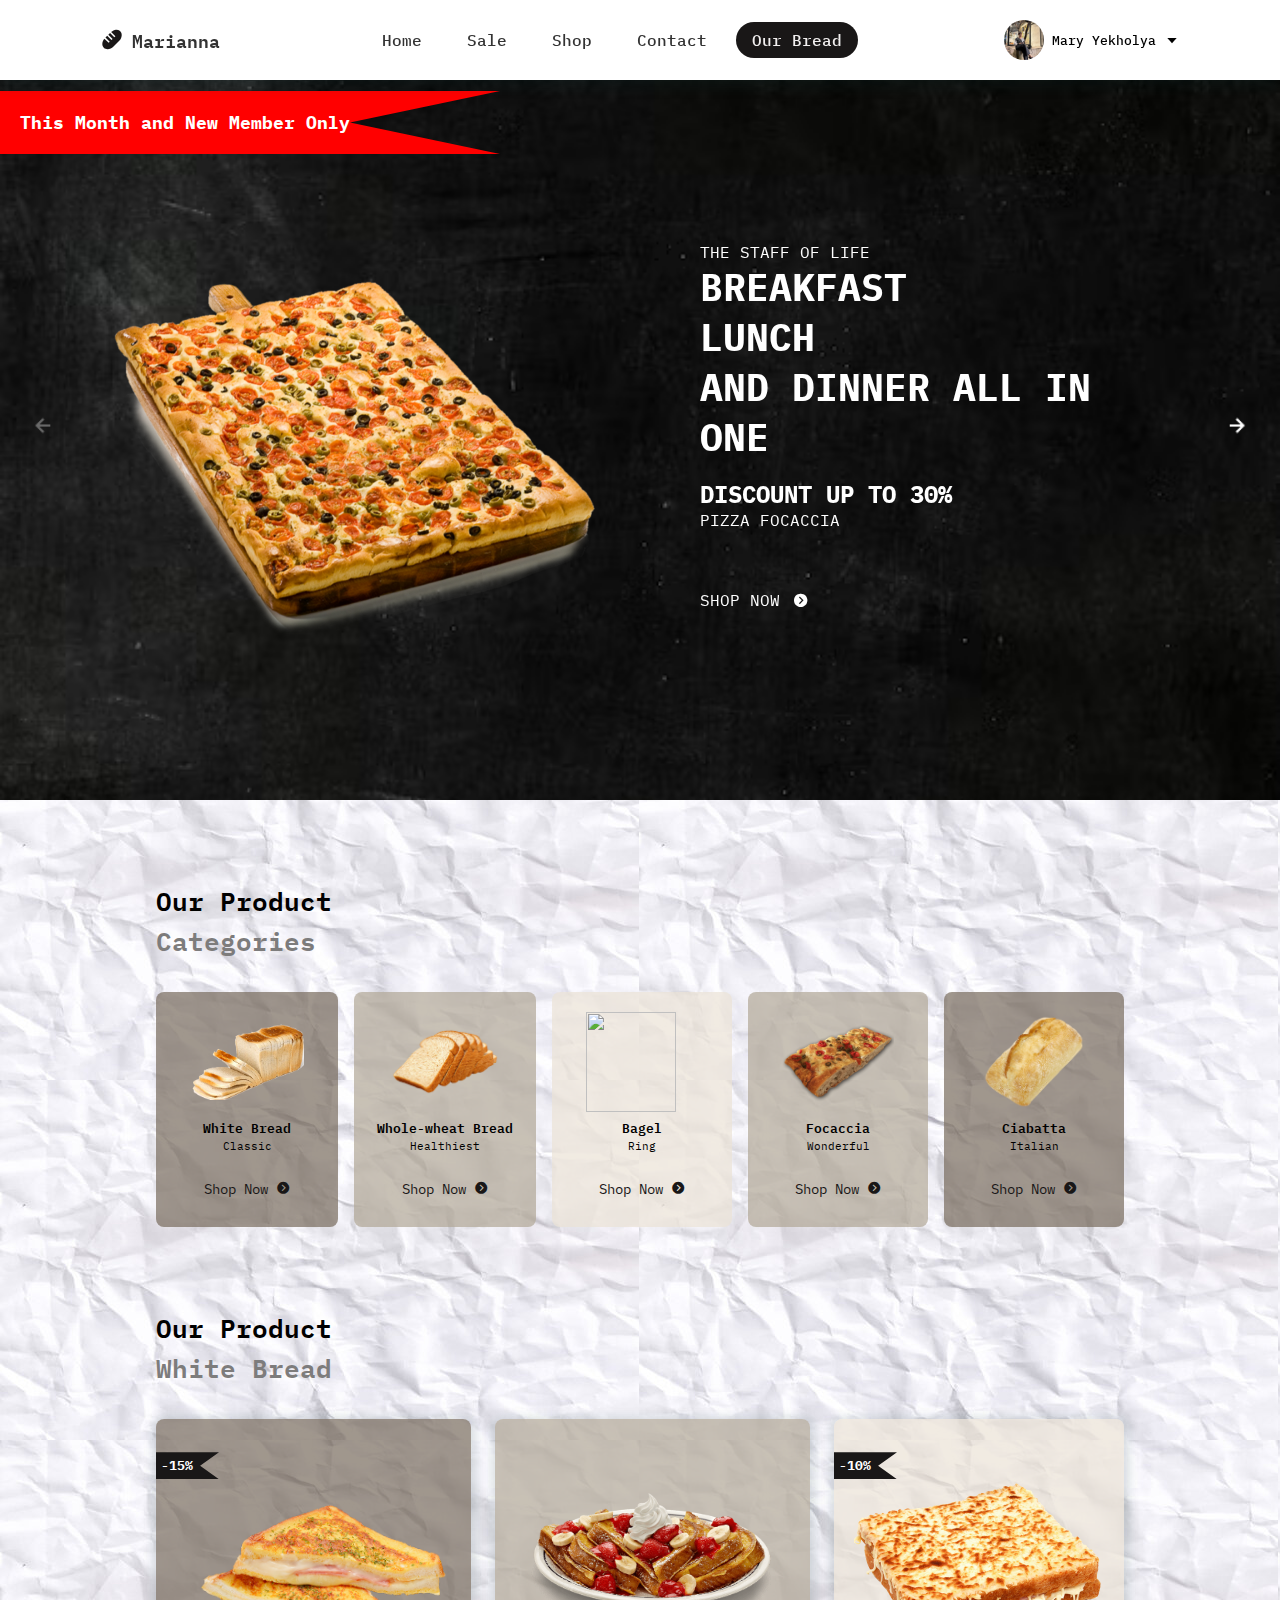
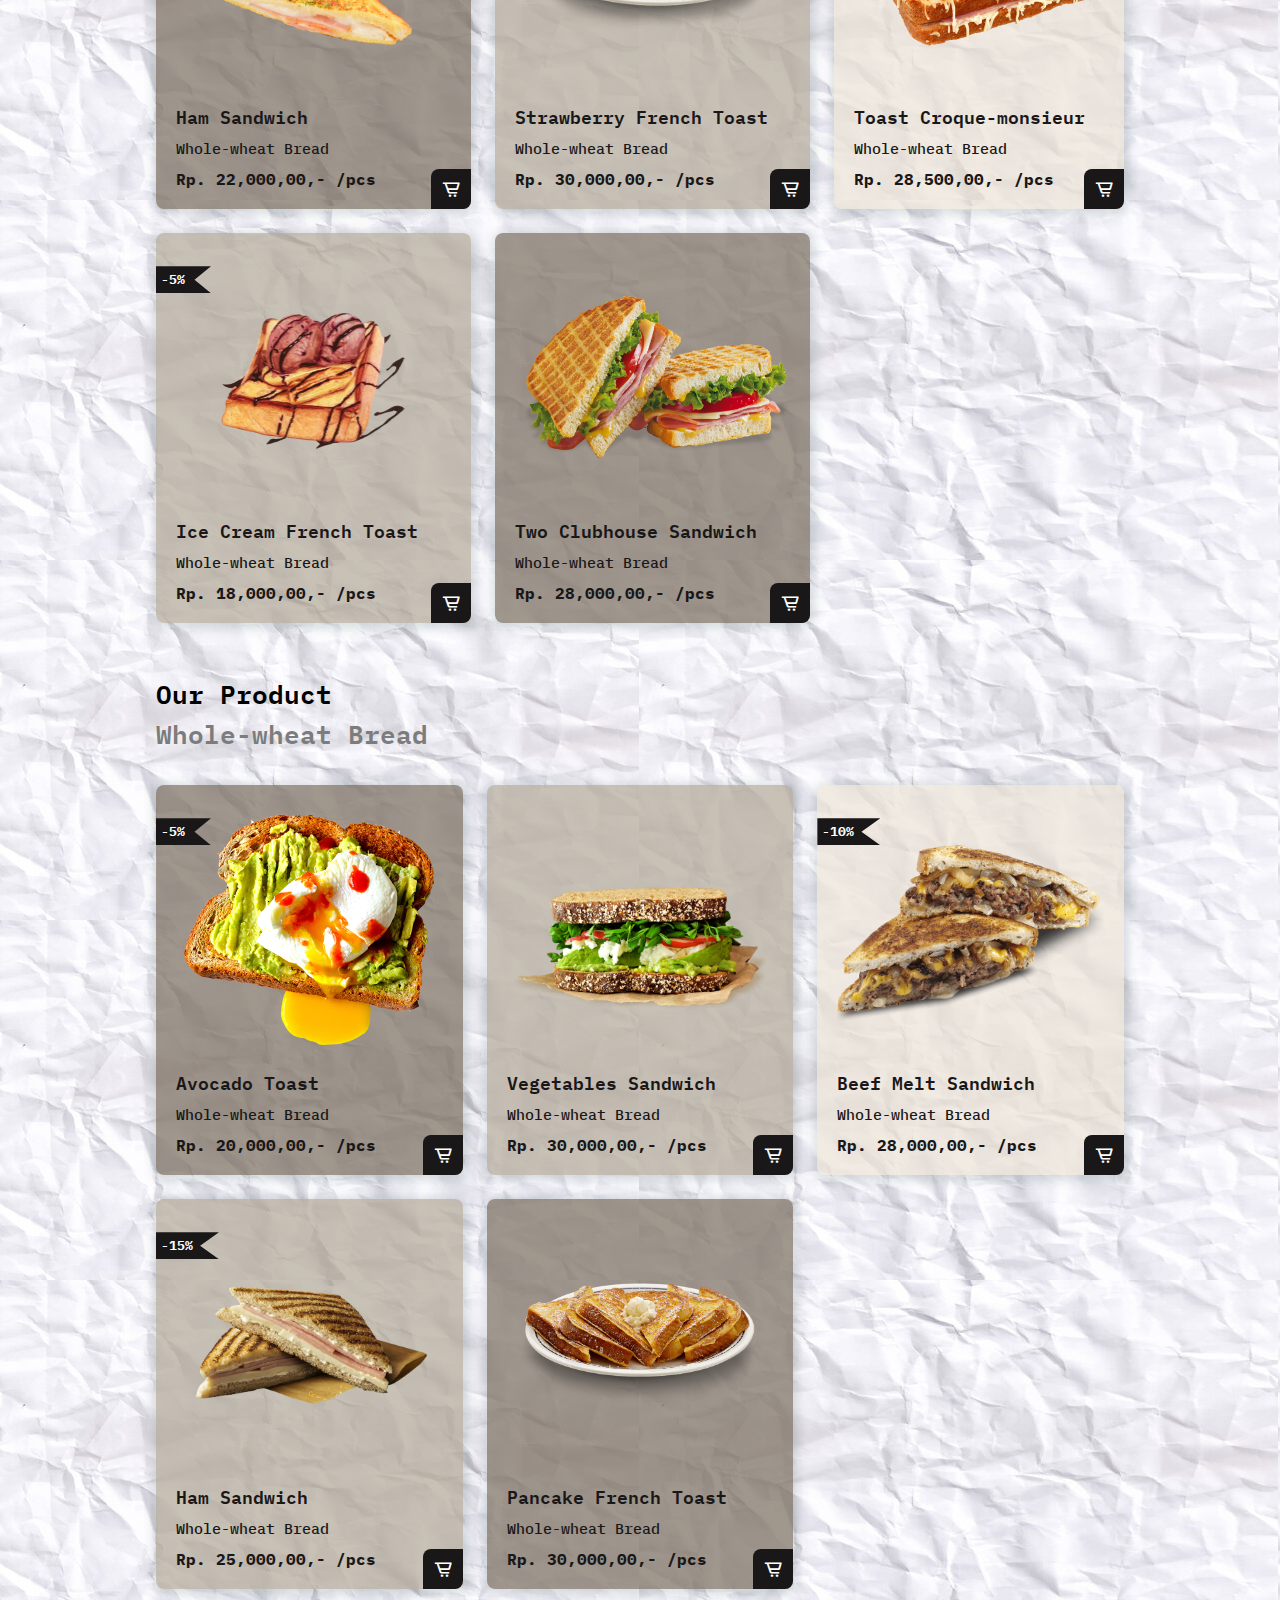
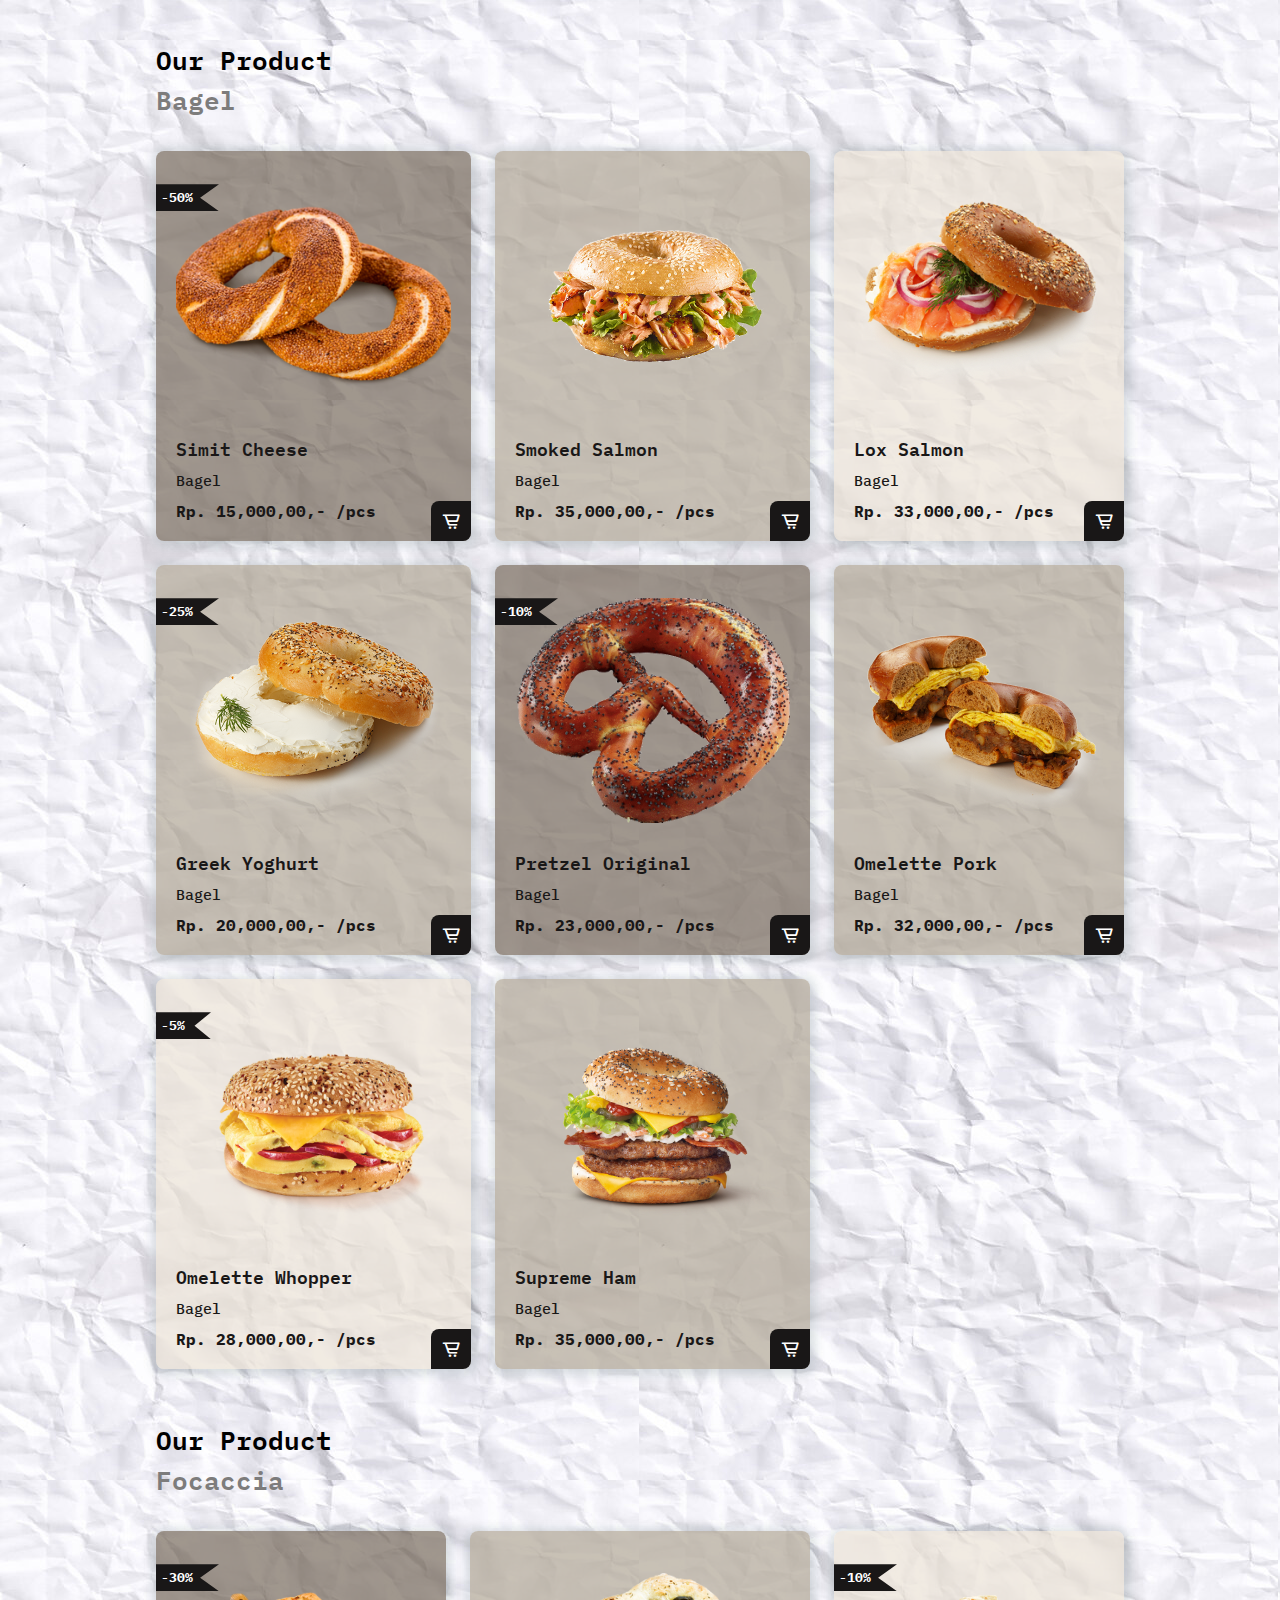
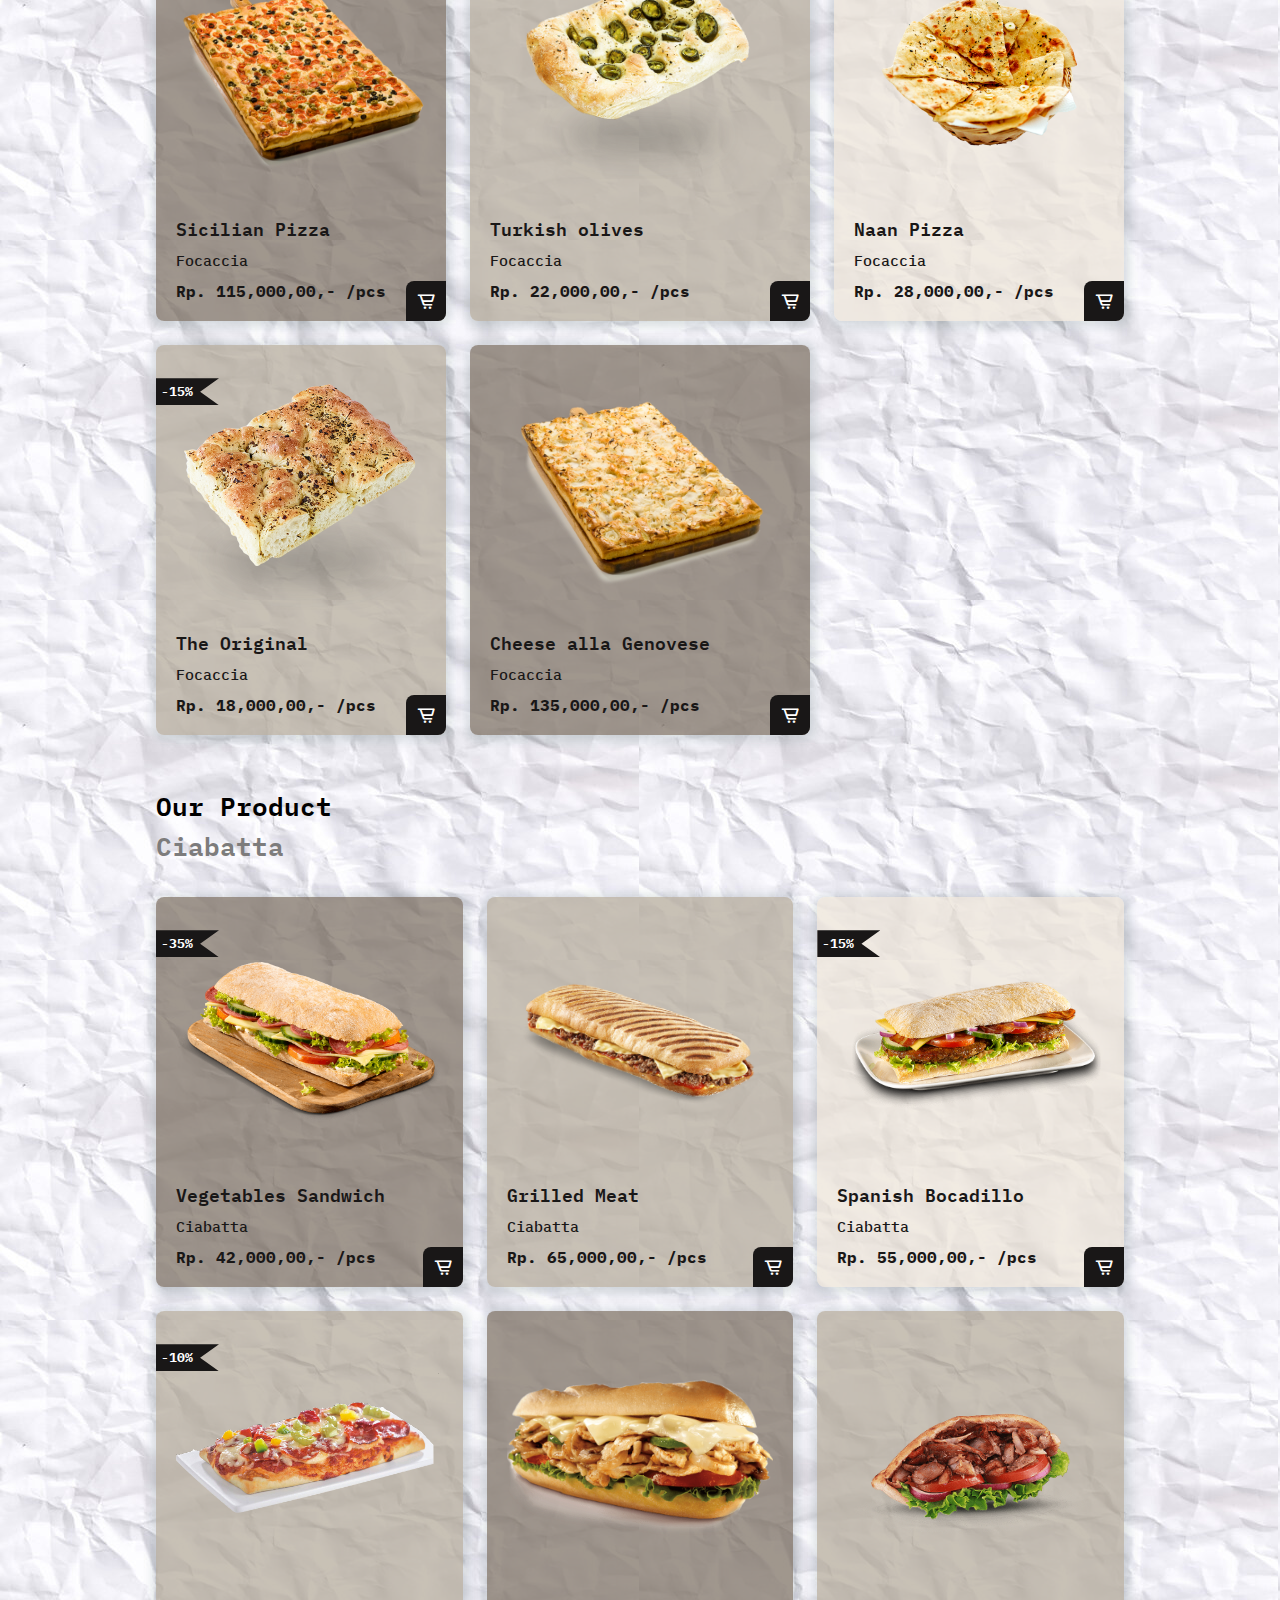
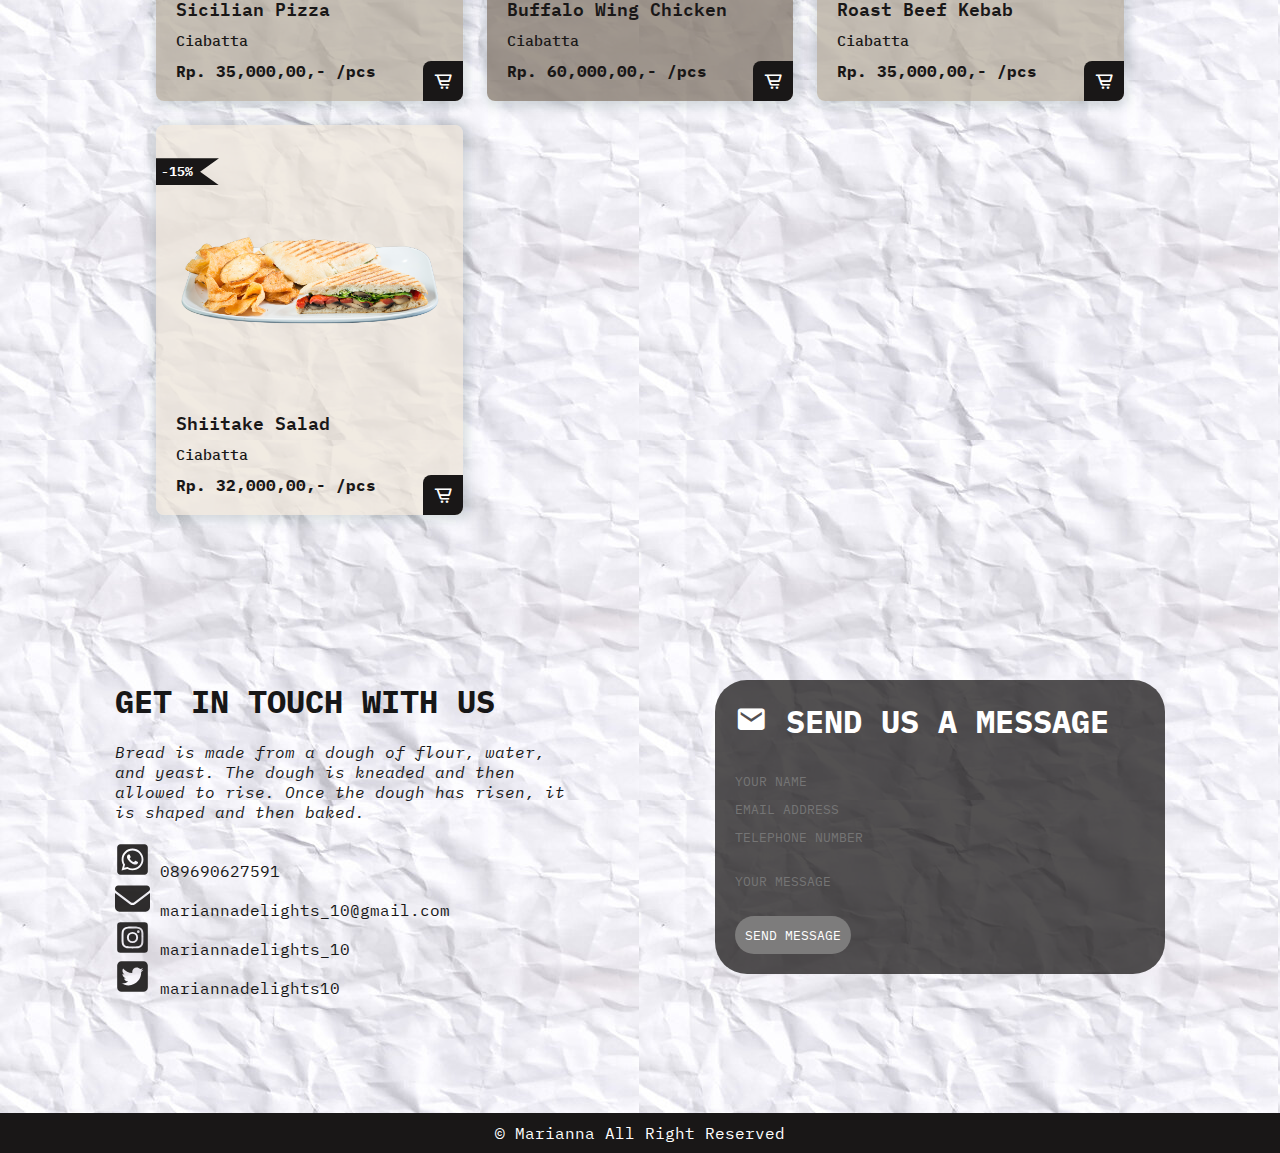
==== commit b02c2ff8: "Add files via upload" ====
--- a/shop.html
+++ b/shop.html
@@ -350,7 +350,7 @@
   <div class="product-container">
     <!--1-->
     <div class="box b1">
-      <img src="images/Sale3.png" alt="">
+      <img src="images/sale3.png" alt="">
       <h2>Vegetables Sandwich <br><span> Ciabatta</span></h2>
       <h3 class="price">Rp. 42,000,00,- <span>/pcs</span></h3>
       <span class="discount">-35%</span>
